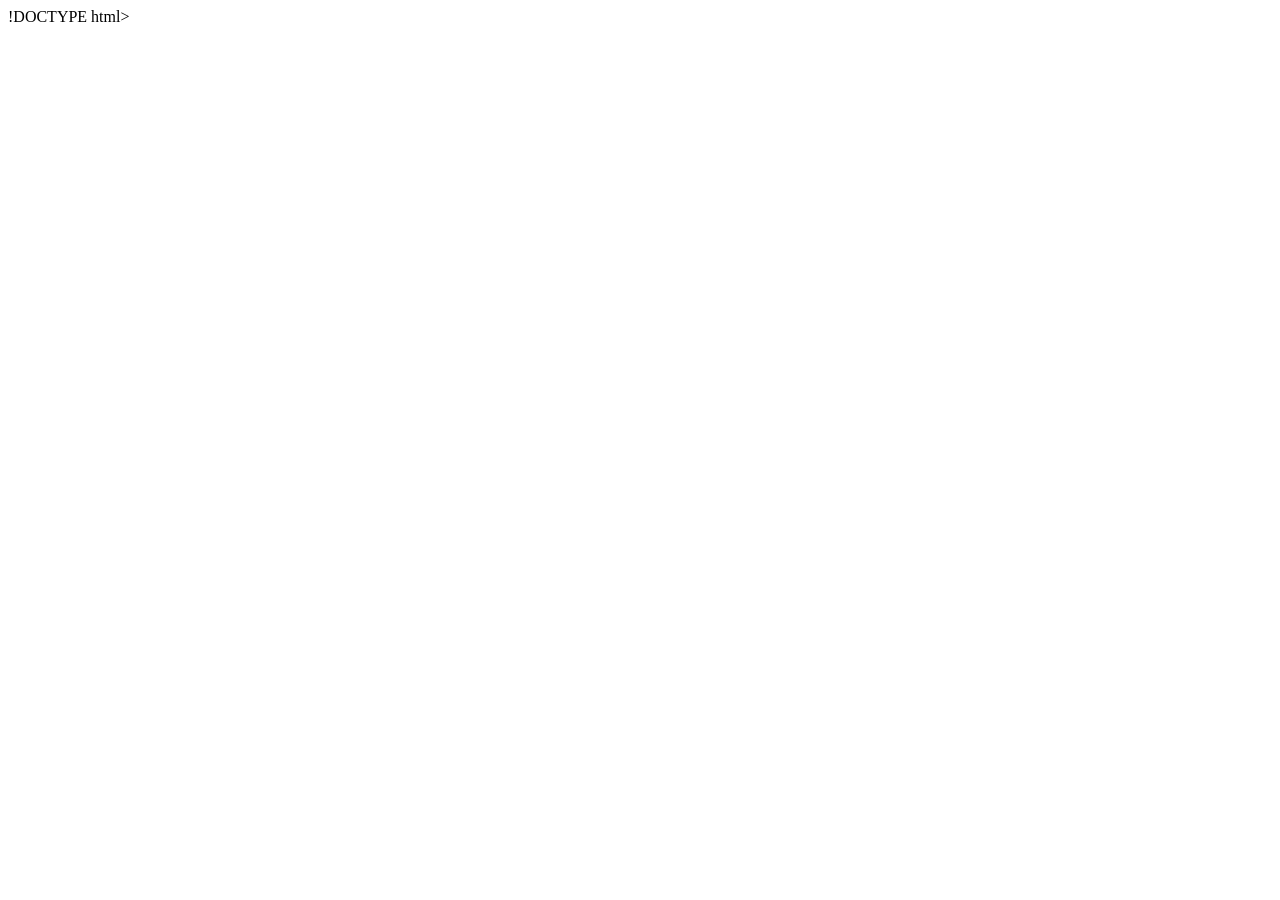
==== index.html @ 969a8062 "feat:Se crea la estructura del proyecto" ====
!DOCTYPE html>
<html lang="en">
<head>
    <meta charset="UTF-8">
    <meta name="viewport" content="width=device-width, initial-scale=1.0">
    <title>Document</title>
</head>
<body>

</body>
</html>
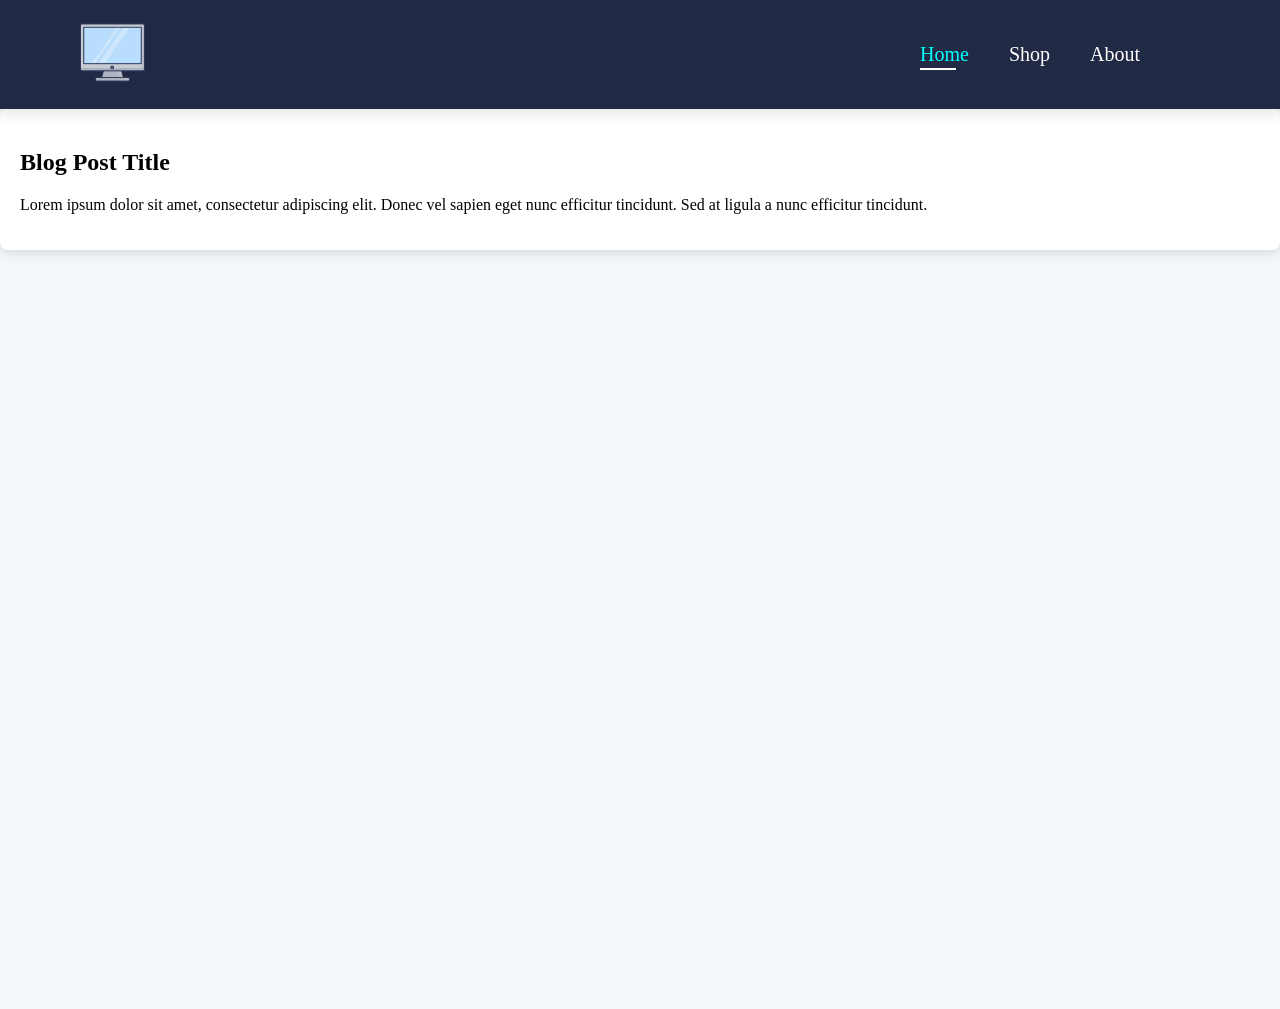
==== commit 21b684ea: "feat: se implementa el navbar" ====
--- a/index.html
+++ b/index.html
@@ -1,11 +1,37 @@
-!DOCTYPE html>
+<!DOCTYPE html>
 <html lang="en">
+
 <head>
     <meta charset="UTF-8">
     <meta name="viewport" content="width=device-width, initial-scale=1.0">
-    <title>Document</title>
+    <title>Blog Académico</title>
+    <link rel="stylesheet" href="styles/style.css">
+    <link rel="icon" type="image/x-icon" href="assets/monitor.png">
 </head>
+
 <body>
+    <nav class="header">
+        <a href="#">
+            <img class="logo" src="assets/monitor.png" alt="">
+        </a>
+        <div>
+            <ul id="nevbar">
+                <li><a class="active" href="">Home</a></li>
+                <li><a href="">Shop</a></li>
+                <li><a href="">About</a></li>
+                <li><a href=""></a></li>
+            </ul>
+        </div>
+    </nav>
+    <main class="main">
+        <div class="blog">
+            <div class="blog-post">
+                <h2>Blog Post Title</h2>
+                <p>Lorem ipsum dolor sit amet, consectetur adipiscing elit. Donec vel sapien eget nunc efficitur
+                    tincidunt. Sed at ligula a nunc efficitur tincidunt.</p>
+            </div>
+        </div>
+    </main >
+</body>
 
-</body>
-</html>                                                     +</html>
--- a/styles/style.css
+++ b/styles/style.css
@@ -0,0 +1,122 @@
+*⁠⁠{
+    margin: 0;
+    padding: 0;
+    box-sizing: border-box;
+    text-decoration: none;
+}
+html,
+body {
+    margin: 0;
+    padding: 0;
+    width: 100%;
+    background-color: #7393B3;
+    max-width: 100%;
+    overflow-x: clip;
+    animation: fadeInSlide 0.8s ease-out forwards;
+}
+@keyframes fadeInSlide {
+    0% {
+        opacity: 0;
+        transform: translateY(-20px);
+    }
+
+    100% {
+        opacity: 1;
+        transform: translateY(0);
+    }
+}
+
+/* -------------------------------------------------------------------------- navbar ------------------------------------------------------------------------- */
+
+.logo {
+    height: 65px;
+    background-color: transparent;
+}
+
+.header {
+    margin: 0 ;
+    display: flex;
+    align-items: center;
+    justify-content: space-between;
+    padding: 20px 80px;
+    background-color: #202A44;
+    box-shadow: 0 5px 15px rgba(0, 0, 0, 0.10);
+    z-index: 1000;
+    position: sticky;
+    
+}
+
+#nevbar {
+    display: flex;
+    align-items: center;
+    justify-content: center;
+}
+
+#nevbar li {
+    list-style: none;
+    padding: 0 20px;
+    position: relative;
+}
+
+#nevbar li a {
+    text-decoration: none;
+    font-size: 20px;
+    font-weight: 500;
+    color: white;
+    transition: color 0.15s ease;
+}
+
+#nevbar li a:hover,
+#nevbar li a.active {
+    color: cyan
+}
+
+#nevbar li a.active::after {
+    content: "";
+    width: 40%;
+    height: 2px;
+    background-color: white;
+    position: absolute;
+    bottom: -4px;
+    left: 20px;
+}
+
+#nevbar li a::after {
+    content: "";
+    width: 0;
+    height: 2px;
+    background-color: white;
+    position: absolute;
+    bottom: -4px;
+    left: 20px;
+    transition: width 0.2s;
+}
+
+#nevbar li a:hover::after {
+    width: 40%;
+}
+
+/* -------------------------------------------------------------------------- main ------------------------------------------------------------------------- */
+.main {
+    background-color: #f4f7f9;
+    margin:0;
+    width: 100%;
+    height: 100vh;
+    padding: 0;
+
+}
+
+.blog{
+    margin: 0;
+    width: 100%;
+    height: 100%;
+}
+
+.blog-post {
+    background-color: white;
+    border-radius: 8px;
+    box-shadow: 0 4px 8px rgba(0, 0, 0, 0.1);
+    padding: 20px;
+    margin-bottom: 20px;
+    transition: transform 0.2s ease, box-shadow 0.2s ease;
+}
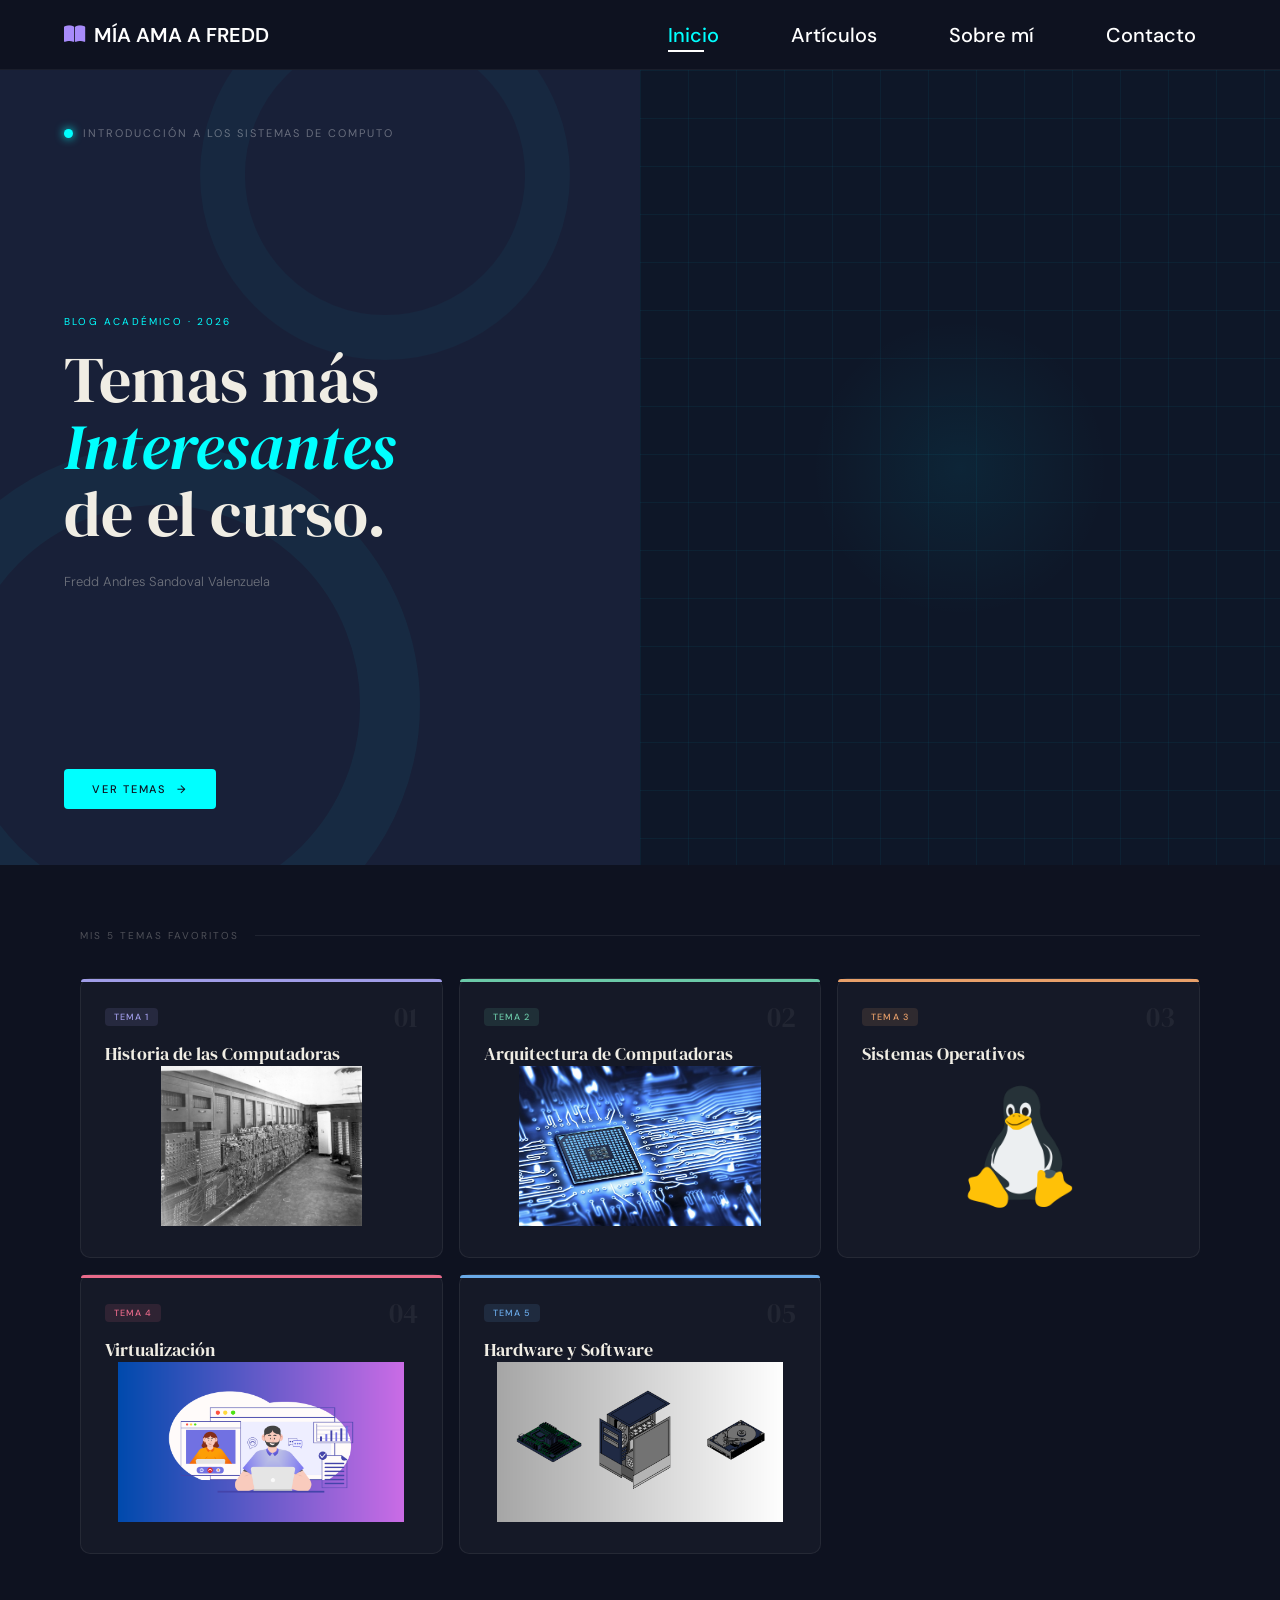
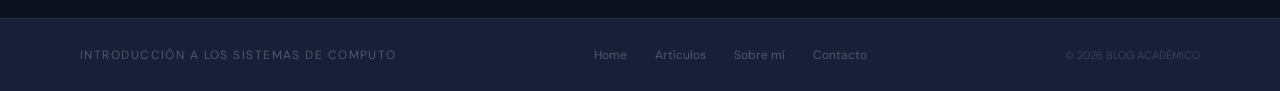
==== commit 119d6ca8: "feat:se finaliza la homepage" ====
--- a/index.html
+++ b/index.html
@@ -1,37 +1,251 @@
-<!DOCTYPE html>
-<html lang="en">
-
-<head>
-    <meta charset="UTF-8">
-    <meta name="viewport" content="width=device-width, initial-scale=1.0">
-    <title>Blog Académico</title>
-    <link rel="stylesheet" href="styles/style.css">
-    <link rel="icon" type="image/x-icon" href="assets/monitor.png">
-</head>
-
-<body>
-    <nav class="header">
-        <a href="#">
-            <img class="logo" src="assets/monitor.png" alt="">
-        </a>
-        <div>
-            <ul id="nevbar">
-                <li><a class="active" href="">Home</a></li>
-                <li><a href="">Shop</a></li>
-                <li><a href="">About</a></li>
-                <li><a href=""></a></li>
-            </ul>
-        </div>
-    </nav>
-    <main class="main">
-        <div class="blog">
-            <div class="blog-post">
-                <h2>Blog Post Title</h2>
-                <p>Lorem ipsum dolor sit amet, consectetur adipiscing elit. Donec vel sapien eget nunc efficitur
-                    tincidunt. Sed at ligula a nunc efficitur tincidunt.</p>
-            </div>
-        </div>
-    </main >
-</body>
-
-</html>
+<!DOCTYPE html>
+<html lang="en">
+
+<head>
+    <meta charset="UTF-8">
+    <meta name="viewport" content="width=device-width, initial-scale=1.0">
+    <title>Blog Académico</title>
+    <link rel="preconnect" href="https://fonts.googleapis.com">
+    <link rel="preconnect" href="https://fonts.gstatic.com" crossorigin>
+    <link
+        href="https://fonts.googleapis.com/css2?family=DM+Serif+Display:ital@0;1&family=DM+Sans:wght@300;400;500&display=swap"
+        rel="stylesheet">
+    <link rel="icon" type="image/x-icon" href="assets/monitor.png">
+    <link rel="stylesheet" href="styles/style.css">
+    <link rel="stylesheet" href="https://cdnjs.cloudflare.com/ajax/libs/font-awesome/6.5.1/css/all.min.css">
+</head>
+
+<body>
+
+    <!-- -------------------------------------------------- NAVBAR ---------------------------------------------------------- -->
+    <nav class="navbar">
+        <div class="nav-container">
+
+            <a href="#" class="nav-logo">
+                <i class="fa-solid fa-book-open"></i> MÍA AMA A FREDD
+            </a>
+
+            <button class="menu-toggle" id="mobile-menu" aria-label="Abrir menú">
+                <span class="bar"></span>
+                <span class="bar"></span>
+                <span class="bar"></span>
+            </button>
+
+            <ul id="nevbar" class="nav-menu">
+                <li><a href="#" class="nav-link active">Inicio</a></li>
+                <li><a href="#" class="nav-link">Artículos</a></li>
+                <li><a href="#" class="nav-link">Sobre mí</a></li>
+                <li><a href="#" class="nav-link">Contacto</a></li>
+            </ul>
+        </div>
+    </nav>
+
+    <!-- ---------------------------------------------------- HERO ---------------------------------------------------------- -->
+    <section class="hero">
+
+        <!-- lado izquierdo -->
+        <div class="hero-left">
+            <div class="hero-logo-area">
+                <div class="hero-logo-dot"></div>
+                <span class="hero-logo-text"> Introducción a los Sistemas de Computo </span>
+            </div>
+
+            <div class="hero-headline">
+                <p class="hero-eyebrow">BLOG ACADÉMICO · 2026</p>
+                <h1 class="hero-title">
+                    Temas más<br>
+                    <em>Interesantes</em><br>
+                    de el curso.
+                </h1>
+                <p class="hero-desc">
+                    Fredd Andres Sandoval Valenzuela
+                </p>
+            </div>
+
+            <div class="hero-bottom">
+                <a href="#temas" class="hero-btn">
+                    Ver temas
+                    <span>→</span>
+                </a>
+            </div>
+        </div>
+
+        <!-- lado derecho -->
+        <div class="hero-right">
+        </div>
+
+    </section>
+
+    <!-- ----------------------------------------------- TARJETAS DE TEMAS -------------------------------------------------- -->
+    <main class="main" id="temas">
+
+        <div class="section-header">
+            <span class="section-label">Mis 5 temas favoritos</span>
+            <div class="section-line"></div>
+        </div>
+
+        <div class="blog">
+
+            <a href="#" class="blog-post apear">
+                <div class="card">
+                    <div class="card-container">
+                        <div class="card-front">
+                            <div class="post-accent accent-purple"></div>
+
+                            <div class="card-top">
+                                <div class="post-meta">
+                                    <span class="post-tag tag-purple">Tema 1</span>
+                                    <span class="post-num">01</span>
+                                </div>
+                                <h2>Historia de las Computadoras</h2>
+                            </div>
+
+                            <img src="assets/HDC.png" alt="Historia de las Computadoras" class="img-card">
+                        </div>
+
+                        <div class="card-back">
+                            <div class="post-accent accent-purple"></div>
+                            <p>La computadora con el paso de los años ha ido evolucionando de monumentales máquinas a dispositivos inteligentes esenciales para la humanidad. A continuación, se presenta su historia, generaciones y la actualidad.</p>
+                            <span class="post-link">Leer artículo →</span>
+                        </div>
+                    </div>
+                </div>
+            </a>
+
+            <a href="#" class="blog-post apear">
+                <div class="card">
+                    <div class="card-container">
+                        <div class="card-front">
+                            <div class="post-accent accent-teal"></div>
+
+                            <div class="card-top">
+                                <div class="post-meta">
+                                    <span class="post-tag tag-teal">Tema 2</span>
+                                    <span class="post-num">02</span>
+                                </div>
+                                <h2>Arquitectura de Computadoras</h2>
+                            </div>
+
+                            <img src="assets/Arquitetura.jpg" alt="Arquitectura de Computadoras" class="img-card">
+                        </div>
+
+                        <div class="card-back">
+                            <div class="post-accent accent-teal"></div>
+                            <p>La arquitectura de las computadoras define su estructura y comportamiento fundamental. A continuación, se presenta una visión general de los componentes principales y su funcionamiento.</p>
+                            <span class="post-link">Leer artículo →</span>
+                        </div>
+                    </div>
+                </div>
+            </a>
+
+            <a href="#" class="blog-post apear">
+                <div class="card">
+                    <div class="card-container">
+                        <div class="card-front">
+                            <div class="post-accent accent-orange"></div>
+
+                            <div class="card-top">
+                                <div class="post-meta">
+                                    <span class="post-tag tag-orange">Tema 3</span>
+                                    <span class="post-num">03</span>
+                                </div>
+                                <h2>Sistemas Operativos</h2>
+                            </div>
+
+                            <img src="assets/sistemasOperativos.png" alt="Sistemas Operativos" class="img-card">
+                        </div>
+
+                        <div class="card-back">
+                            <div class="post-accent accent-orange"></div>
+                            <p>Los sistemas operativos son el software fundamental que gestiona los recursos de una computadora y proporciona una interfaz para la ejecución de aplicaciones.</p>
+                            <span class="post-link">Leer artículo →</span>
+                        </div>
+                    </div>
+                </div>
+            </a>
+
+            <a href="#" class="blog-post apear">
+                <div class="card">
+                    <div class="card-container">
+                        <div class="card-front">
+                            <div class="post-accent accent-pink"></div>
+
+                            <div class="card-top">
+                                <div class="post-meta">
+                                    <span class="post-tag tag-pink">Tema 4</span>
+                                    <span class="post-num">04</span>
+                                </div>
+                                <h2>Virtualización</h2>
+                            </div>
+
+                            <img src="assets/1.png" alt="Virtualización" class="img-card">
+                        </div>
+
+                        <div class="card-back">
+                            <div class="post-accent accent-pink"></div>
+                            <p>La virtualización es una tecnología que permite crear múltiples entornos virtuales en un solo sistema físico, optimizando el uso de los recursos.</p>
+                            <span class="post-link">Leer artículo →</span>
+                        </div>
+                    </div>
+                </div>
+            </a>
+
+            <a href="#" class="blog-post apear">
+                <div class="card">
+                    <div class="card-container">
+                        <div class="card-front">
+                            <div class="post-accent accent-blue"></div>
+
+                            <div class="card-top">
+                                <div class="post-meta">
+                                    <span class="post-tag tag-blue">Tema 5</span>
+                                    <span class="post-num">05</span>
+                                </div>
+                                <h2>Hardware y Software</h2>
+                            </div>
+
+                            <img src="assets/2.png" alt="Hardware y Software" class="img-card">
+                        </div>
+
+                        <div class="card-back">
+                            <div class="post-accent accent-blue"></div>
+                            <p>El hardware son los componentes físicos de una computadora, mientras que el software son los programas y aplicaciones que permiten su funcionamiento.</p>
+                            <span class="post-link">Leer artículo →</span>
+                        </div>
+                    </div>
+                </div>
+            </a>
+
+        </div>
+    </main>
+
+    <!-- ---------------------------------------------------------- FOOTER -------------------------------------------------- -->
+    <footer class="footer">
+        <span class="footer-brand">Introducción a los Sistemas de Computo</span>
+        <div class="footer-links">
+            <a href="">Home</a>
+            <a href="">Artículos</a>
+            <a href="">Sobre mí</a>
+            <a href="">Contacto</a>
+        </div>
+        <span class="footer-copy">© 2026 BLOG ACADÉMICO</span>
+    </footer>
+
+
+    <script>
+        const menu = document.querySelector('#mobile-menu');
+        const menuLinks = document.querySelector('.nav-menu');
+
+        menu.addEventListener('click', function () {
+            menu.classList.toggle('is-active');
+            menuLinks.classList.toggle('active');
+        });
+
+        document.querySelectorAll('.nav-link').forEach(n => n.addEventListener('click', () => {
+            menu.classList.remove('is-active');
+            menuLinks.classList.remove('active');
+        }));
+    </script>
+</body>
+
+</html>
--- a/styles/style.css
+++ b/styles/style.css
@@ -1,122 +1,811 @@
-*⁠⁠{
-    margin: 0;
-    padding: 0;
-    box-sizing: border-box;
-    text-decoration: none;
-}
-html,
-body {
-    margin: 0;
-    padding: 0;
-    width: 100%;
-    background-color: #7393B3;
-    max-width: 100%;
-    overflow-x: clip;
-    animation: fadeInSlide 0.8s ease-out forwards;
-}
-@keyframes fadeInSlide {
-    0% {
-        opacity: 0;
-        transform: translateY(-20px);
-    }
-
-    100% {
-        opacity: 1;
-        transform: translateY(0);
-    }
-}
-
-/* -------------------------------------------------------------------------- navbar ------------------------------------------------------------------------- */
-
-.logo {
-    height: 65px;
-    background-color: transparent;
-}
-
-.header {
-    margin: 0 ;
-    display: flex;
-    align-items: center;
-    justify-content: space-between;
-    padding: 20px 80px;
-    background-color: #202A44;
-    box-shadow: 0 5px 15px rgba(0, 0, 0, 0.10);
-    z-index: 1000;
-    position: sticky;
-    
-}
-
-#nevbar {
-    display: flex;
-    align-items: center;
-    justify-content: center;
-}
-
-#nevbar li {
-    list-style: none;
-    padding: 0 20px;
-    position: relative;
-}
-
-#nevbar li a {
-    text-decoration: none;
-    font-size: 20px;
-    font-weight: 500;
-    color: white;
-    transition: color 0.15s ease;
-}
-
-#nevbar li a:hover,
-#nevbar li a.active {
-    color: cyan
-}
-
-#nevbar li a.active::after {
-    content: "";
-    width: 40%;
-    height: 2px;
-    background-color: white;
-    position: absolute;
-    bottom: -4px;
-    left: 20px;
-}
-
-#nevbar li a::after {
-    content: "";
-    width: 0;
-    height: 2px;
-    background-color: white;
-    position: absolute;
-    bottom: -4px;
-    left: 20px;
-    transition: width 0.2s;
-}
-
-#nevbar li a:hover::after {
-    width: 40%;
-}
-
-/* -------------------------------------------------------------------------- main ------------------------------------------------------------------------- */
-.main {
-    background-color: #f4f7f9;
-    margin:0;
-    width: 100%;
-    height: 100vh;
-    padding: 0;
-
-}
-
-.blog{
-    margin: 0;
-    width: 100%;
-    height: 100%;
-}
-
-.blog-post {
-    background-color: white;
-    border-radius: 8px;
-    box-shadow: 0 4px 8px rgba(0, 0, 0, 0.1);
-    padding: 20px;
-    margin-bottom: 20px;
-    transition: transform 0.2s ease, box-shadow 0.2s ease;
-}
+* {
+    margin: 0;
+    padding: 0;
+    box-sizing: border-box;
+    text-decoration: none;
+}
+
+html,
+body {
+    margin: 0;
+    padding: 0;
+    width: 100%;
+    background-color: #0e1220;
+    max-width: 100%;
+    overflow-x: clip;
+    font-family: 'DM Sans', sans-serif;
+}
+
+/* -------------------------------------------------------- NavBar ------------------------------------------------------------*/
+.logo {
+    height: 65px;
+    background-color: transparent;
+}
+
+.header {
+    margin: 0;
+    display: flex;
+    align-items: center;
+    justify-content: space-between;
+    padding: 20px 80px;
+    background-color: #202A44;
+    box-shadow: 0 5px 15px rgba(0, 0, 0, 0.10);
+    z-index: 1000;
+    position: sticky;
+    top: 0;
+}
+
+#nevbar {
+    display: flex;
+    align-items: center;
+    justify-content: center;
+}
+
+#nevbar li {
+    list-style: none;
+    padding: 0 20px;
+    position: relative;
+}
+
+#nevbar li a {
+    text-decoration: none;
+    font-size: 20px;
+    font-weight: 500;
+    color: white;
+    transition: color 0.15s ease;
+}
+
+#nevbar li a:hover,
+#nevbar li a.active {
+    color: cyan;
+}
+
+#nevbar li a.active::after {
+    content: "";
+    width: 40%;
+    height: 2px;
+    background-color: white;
+    position: absolute;
+    bottom: -4px;
+    left: 20px;
+}
+
+#nevbar li a::after {
+    content: "";
+    width: 0;
+    height: 2px;
+    background-color: white;
+    position: absolute;
+    bottom: -4px;
+    left: 20px;
+    transition: width 0.2s;
+}
+
+#nevbar li a:hover::after {
+    width: 40%;
+}
+
+.navbar {
+    background-color: #0e1220;
+    /* El tono oscuro de tu app */
+    border-bottom: 1px solid rgba(255, 255, 255, 0.05);
+    position: sticky;
+    top: 0;
+    z-index: 999;
+    height: 70px;
+}
+
+.nav-container {
+    display: flex;
+    justify-content: space-between;
+    align-items: center;
+    height: 100%;
+    max-width: 1200px;
+    margin: 0 auto;
+    padding: 0 24px;
+}
+
+.nav-logo {
+    color: #ffffff;
+    font-size: 1.25rem;
+    font-weight: 600;
+    text-decoration: none;
+    display: flex;
+    align-items: center;
+    gap: 8px;
+}
+
+.nav-menu {
+    display: flex;
+    align-items: center;
+    list-style: none;
+    gap: 32px;
+}
+
+.nav-logo i {
+    color: #a78bfa;
+    font-size: 1.2rem;
+}
+
+.nav-link {
+    color: #a4a6b0;
+    text-decoration: none;
+    font-size: 0.95rem;
+    transition: color 0.3s ease;
+}
+
+.nav-link:hover,
+.nav-link.active {
+    color: #ffffff;
+}
+
+.menu-toggle {
+    display: none;
+    flex-direction: column;
+    cursor: pointer;
+    background: transparent;
+    border: none;
+    gap: 6px;
+    padding: 4px;
+}
+
+.menu-toggle .bar {
+    width: 25px;
+    height: 2px;
+    background-color: #ffffff;
+    transition: all 0.3s ease-in-out;
+    border-radius: 2px;
+}
+
+/* ---------------------------------------------------------- Main ----------------------------------------------------------- */
+
+.hero {
+    display: grid;
+    grid-template-columns: 1fr 1fr;
+    min-height: calc(100vh - 105px);
+    /* llena la pantalla menos el navbar */
+    background-color: #182038;
+    position: relative;
+    overflow: hidden;
+}
+
+/* ---- fondo decorativo (círculos) ---- */
+.hero::before {
+    content: "";
+    position: absolute;
+    bottom: -100px;
+    left: -100px;
+    width: 400px;
+    height: 400px;
+    border-radius: 50%;
+    border: 60px solid rgba(0, 220, 255, 0.05);
+    pointer-events: none;
+    z-index: 0;
+}
+
+.hero::after {
+    content: "";
+    position: absolute;
+    top: -80px;
+    left: 200px;
+    width: 280px;
+    height: 280px;
+    border-radius: 50%;
+    border: 45px solid rgba(0, 220, 255, 0.04);
+    pointer-events: none;
+    z-index: 0;
+}
+
+/* ---- lado izquierdo ---- */
+.hero-left {
+    padding: 56px 64px;
+    display: flex;
+    flex-direction: column;
+    justify-content: space-between;
+    position: relative;
+    z-index: 1;
+}
+
+.hero-logo-area {
+    display: flex;
+    align-items: center;
+    gap: 10px;
+}
+
+.hero-logo-dot {
+    width: 9px;
+    height: 9px;
+    background: cyan;
+    border-radius: 50%;
+    box-shadow: 0 0 10px cyan;
+}
+
+.hero-logo-text {
+    font-size: 11px;
+    letter-spacing: 0.18em;
+    text-transform: uppercase;
+    color: rgba(255, 255, 255, 0.35);
+}
+
+.hero-headline {
+    flex: 1;
+    display: flex;
+    flex-direction: column;
+    justify-content: center;
+    padding: 40px 0;
+}
+
+.hero-eyebrow {
+    font-size: 10px;
+    letter-spacing: 0.22em;
+    text-transform: uppercase;
+    color: cyan;
+    margin-bottom: 18px;
+    animation: fadeUp 0.5s ease 0.2s both;
+}
+
+.hero-title {
+    font-family: 'DM Serif Display', serif;
+    font-size: clamp(46px, 5vw, 76px);
+    font-weight: 400;
+    line-height: 1.05;
+    color: #f0ede4;
+    margin-bottom: 24px;
+    animation: fadeUp 0.6s ease 0.35s both;
+}
+
+.hero-title em {
+    font-style: italic;
+    color: cyan;
+}
+
+.hero-desc {
+    font-size: 13px;
+    font-weight: 300;
+    line-height: 1.75;
+    color: rgba(240, 237, 228, 0.4);
+    max-width: 310px;
+    animation: fadeUp 0.6s ease 0.5s both;
+}
+
+.hero-bottom {
+    display: flex;
+    align-items: center;
+    justify-content: space-between;
+    animation: fadeUp 0.5s ease 0.65s both;
+}
+
+.hero-btn {
+    display: inline-flex;
+    align-items: center;
+    gap: 10px;
+    font-size: 11px;
+    letter-spacing: 0.16em;
+    text-transform: uppercase;
+    color: #0e1220;
+    background: cyan;
+    padding: 13px 28px;
+    border-radius: 4px;
+    transition: background 0.2s, transform 0.15s;
+    font-weight: 500;
+}
+
+.hero-btn:hover {
+    background: #a0f8ff;
+    transform: translateY(-2px);
+}
+
+.hero-year {
+    font-size: 10px;
+    letter-spacing: 0.12em;
+    color: rgba(255, 255, 255, 0.18);
+}
+
+/* ---- lado derecho ---- */
+.hero-right {
+    background-color: #0e1728;
+    position: relative;
+    overflow: hidden;
+    display: flex;
+    align-items: flex-end;
+    justify-content: flex-start;
+    padding: 40px;
+}
+
+/* cuadrícula tipo circuito */
+.hero-right::before {
+    content: "";
+    position: absolute;
+    inset: 0;
+    background-image:
+        linear-gradient(rgba(0, 220, 255, 0.05) 1px, transparent 1px),
+        linear-gradient(90deg, rgba(0, 220, 255, 0.05) 1px, transparent 1px);
+    background-size: 48px 48px;
+}
+
+/* resplandor central */
+.hero-right::after {
+    content: "";
+    position: absolute;
+    top: 50%;
+    left: 50%;
+    transform: translate(-50%, -50%);
+    width: 300px;
+    height: 300px;
+    border-radius: 50%;
+    background: radial-gradient(circle, rgba(0, 220, 255, 0.07) 0%, transparent 70%);
+    animation: pulse 3s ease-in-out infinite;
+}
+
+.hero-layers {
+    position: absolute;
+    top: 50%;
+    left: 50%;
+    transform: translate(-50%, -50%);
+    display: flex;
+    flex-direction: column;
+    gap: 7px;
+    width: 75%;
+    min-width: 220px;
+    animation: fadeUp 0.6s ease 0.8s both;
+    z-index: 1;
+}
+
+.hero-layer {
+    height: 34px;
+    border-radius: 4px;
+    display: flex;
+    align-items: center;
+    padding: 0 16px;
+    font-size: 11px;
+    letter-spacing: 0.08em;
+    font-weight: 500;
+    border-left-width: 2px;
+    border-left-style: solid;
+}
+
+.layer-num {
+    margin-right: 12px;
+    opacity: 0.5;
+    font-size: 10px;
+}
+
+.l7 {
+    background: rgba(160, 157, 232, 0.15);
+    color: #a09de8;
+    border-left-color: #a09de8;
+}
+
+.l6 {
+    background: rgba(107, 201, 168, 0.12);
+    color: #6bc9a8;
+    border-left-color: #6bc9a8;
+}
+
+.l5 {
+    background: rgba(107, 170, 232, 0.12);
+    color: #6aaae8;
+    border-left-color: #6aaae8;
+}
+
+.l4 {
+    background: rgba(0, 220, 255, 0.10);
+    color: cyan;
+    border-left-color: cyan;
+}
+
+.l3 {
+    background: rgba(232, 160, 106, 0.12);
+    color: #e8a06a;
+    border-left-color: #e8a06a;
+}
+
+.l2 {
+    background: rgba(232, 106, 138, 0.12);
+    color: #e86a8a;
+    border-left-color: #e86a8a;
+}
+
+.l1 {
+    background: rgba(228, 226, 217, 0.06);
+    color: rgba(228, 226, 217, 0.4);
+    border-left-color: rgba(228, 226, 217, 0.2);
+}
+
+.hero-tag {
+    position: relative;
+    z-index: 2;
+    font-size: 9px;
+    letter-spacing: 0.18em;
+    text-transform: uppercase;
+    color: rgba(255, 255, 255, 0.18);
+}
+
+/*----------------------------------------------------------- Tarjetas ------------------------------------------------------- */
+.main {
+    background-color: #0e1220;
+    padding: 64px 80px;
+    width: 100%;
+    min-height: 60vh;
+}
+
+.section-header {
+    display: flex;
+    align-items: center;
+    gap: 16px;
+    margin-bottom: 36px;
+}
+
+.section-label {
+    font-size: 10px;
+    letter-spacing: 0.2em;
+    text-transform: uppercase;
+    color: rgba(228, 226, 217, 0.3);
+    white-space: nowrap;
+}
+
+.section-line {
+    flex: 1;
+    height: 0.5px;
+    background: rgba(255, 255, 255, 0.07);
+}
+
+
+.blog {
+    display: grid;
+    grid-template-columns: repeat(auto-fill, minmax(280px, 1fr));
+    gap: 16px;
+    width: 100%;
+    /* Ocupa todo el ancho disponible */
+    perspective: 1000px;
+}
+
+
+.blog-post {
+    display: inline-block;
+    position: relative;
+    width: 100%;
+    min-width: 280px;
+    transition: transform 0.2s;
+    color: #e4e2d9;
+    cursor: pointer;
+    text-decoration: none;
+}
+
+.card {
+    background-color: transparent;
+    width: 100%;
+    height: 280px;
+    perspective: 1000px;
+}
+
+.card-container {
+    position: relative;
+    width: 100%;
+    height: 100%;
+    text-align: center;
+    transition: transform 0.6s cubic-bezier(0.4, 0, 0.2, 1);
+    transform-style: preserve-3d;
+}
+
+
+.blog-post:hover .card-container {
+    transform: rotateY(180deg);
+}
+
+.card-front,
+.card-back {
+    position: absolute;
+    width: 100%;
+    height: 100%;
+    -webkit-backface-visibility: hidden;
+    backface-visibility: hidden;
+    /* Trasladamos los estilos de padding, fondo y bordes directamente a las caras */
+    background: rgba(255, 255, 255, 0.03);
+    border: 0.5px solid rgba(255, 255, 255, 0.07);
+    border-radius: 10px;
+    padding: 24px;
+    display: flex;
+    flex-direction: column;
+    justify-content: space-between;
+    /* Alinea el contenido arriba y abajo de forma limpia */
+    text-align: left;
+}
+
+.card-back {
+    transform: rotateY(180deg);
+    background: rgba(255, 255, 255, 0.05);
+    /* Un fondo ligeramente distinto para la trasera */
+}
+
+.card-top {
+    width: 100%;
+    display: flex;
+    flex-direction: column;
+    gap: 12px;
+}
+
+
+.img-card {
+    height: 70%;
+    width: auto;
+    object-fit: contain;
+    align-self: center;
+    margin-top: auto;
+    margin-bottom: 8px;
+}
+
+.blog-post:hover {
+    transform: translateY(-4px);
+}
+
+.post-accent {
+    position: absolute;
+    top: 0;
+    left: 0;
+    right: 0;
+    height: 3px;
+    border-radius: 10px 10px 0 0;
+}
+
+.accent-purple {
+    background: #a09de8;
+}
+
+.accent-teal {
+    background: #6bc9a8;
+}
+
+.accent-orange {
+    background: #e8a06a;
+}
+
+.accent-pink {
+    background: #e86a8a;
+}
+
+.accent-blue {
+    background: #6aaae8;
+}
+
+.post-meta {
+    display: flex;
+    align-items: center;
+    justify-content: space-between;
+}
+
+.post-tag {
+    font-size: 9px;
+    letter-spacing: 0.12em;
+    text-transform: uppercase;
+    padding: 3px 9px;
+    border-radius: 4px;
+    font-weight: 500;
+}
+
+.tag-purple {
+    background: rgba(160, 157, 232, 0.12);
+    color: #a09de8;
+}
+
+.tag-teal {
+    background: rgba(107, 201, 168, 0.12);
+    color: #6bc9a8;
+}
+
+.tag-orange {
+    background: rgba(232, 160, 106, 0.12);
+    color: #e8a06a;
+}
+
+.tag-pink {
+    background: rgba(232, 106, 138, 0.12);
+    color: #e86a8a;
+}
+
+.tag-blue {
+    background: rgba(107, 170, 232, 0.12);
+    color: #6aaae8;
+}
+
+.post-num {
+    font-family: 'DM Serif Display', serif;
+    font-size: 28px;
+    color: rgba(255, 255, 255, 0.06);
+    line-height: 1;
+}
+
+.blog-post h2 {
+    font-family: 'DM Serif Display', serif;
+    font-size: 18px;
+    font-weight: 400;
+    line-height: 1.25;
+    color: #f0ede4;
+}
+
+.blog-post p {
+    font-size: 13px;
+    font-weight: 300;
+    line-height: 1.65;
+    color: rgba(228, 226, 217, 0.45);
+    flex: 1;
+}
+
+.post-link {
+    font-size: 11px;
+    letter-spacing: 0.1em;
+    color: cyan;
+    opacity: 0.7;
+    transition: opacity 0.2s;
+    margin-top: 4px;
+}
+
+.blog-post:hover .post-link {
+    opacity: 1;
+}
+
+/* --------------------------------------------------- FOOTER ---------------------------------------------------------------- */
+.footer {
+    background-color: #182038;
+    border-top: 0.5px solid rgba(255, 255, 255, 0.06);
+    padding: 28px 80px;
+    display: flex;
+    align-items: center;
+    justify-content: space-between;
+}
+
+.footer-brand {
+    font-size: 12px;
+    letter-spacing: 0.12em;
+    text-transform: uppercase;
+    color: rgba(255, 255, 255, 0.25);
+}
+
+.footer-links {
+    display: flex;
+    gap: 28px;
+}
+
+.footer-links a {
+    font-size: 12px;
+    color: rgba(255, 255, 255, 0.25);
+    transition: color 0.15s;
+}
+
+.footer-links a:hover {
+    color: cyan;
+}
+
+.footer-copy {
+    font-size: 11px;
+    color: rgba(255, 255, 255, 0.15);
+}
+
+@keyframes appear {
+    from {
+        opacity: 0;
+        scale: 0.5;
+    }
+
+    to {
+        opacity: 1;
+        scale: 1;
+    }
+}
+
+.apear {
+    animation: appear 5s linear;
+    animation-timeline: view();
+    animation-range: entry 0 cover 40%;
+}
+
+/* ------------------------------------------------- ANIMACIONES ------------------------------------------------------------- */
+@keyframes fadeUp {
+    from {
+        opacity: 0;
+        transform: translateY(16px);
+    }
+
+    to {
+        opacity: 1;
+        transform: translateY(0);
+    }
+}
+
+@keyframes pulse {
+
+    0%,
+    100% {
+        opacity: 0.6;
+        transform: translate(-50%, -50%) scale(1);
+    }
+
+    50% {
+        opacity: 1;
+        transform: translate(-50%, -50%) scale(1.1);
+    }
+}
+
+/* ---------------------------------------------------------- RESPONSIVE ---------------------------------------------------- -*/
+@media (max-width: 768px) {
+    .hero {
+        grid-template-columns: 1fr;
+    }
+
+    .hero-right {
+        display: none;
+    }
+
+    .header {
+        padding: 16px 24px;
+    }
+
+    #nevbar li a {
+        font-size: 15px;
+    }
+
+    .main {
+        padding: 40px 24px;
+    }
+
+    .footer {
+        flex-direction: column;
+        gap: 16px;
+        padding: 24px;
+        text-align: center;
+    }
+}
+
+@media screen and (max-width: 812px) {
+    .menu-toggle {
+        display: flex;
+        /* Mostramos la hamburguesa */
+    }
+
+    .nav-menu {
+        position: fixed;
+        top: 70px;
+        /* Justo debajo del navbar */
+        left: -100%;
+        /* Escondido por defecto a la izquierda */
+        flex-direction: column;
+        background-color: #0e1220;
+        width: 100%;
+        height: calc(100vh - 70px);
+        /* Ocupa el resto de la pantalla */
+        gap: 0;
+        transition: left 0.4s cubic-bezier(0.4, 0, 0.2, 1);
+        padding: 40px 0;
+        border-top: 1px solid rgba(255, 255, 255, 0.05);
+    }
+
+    /* Clase que activará JavaScript para mostrar el menú */
+    .nav-menu.active {
+        left: 0;
+    }
+
+    .nav-menu li {
+        width: 100%;
+        text-align: center;
+    }
+
+    .nav-link {
+        display: block;
+        padding: 20px 0;
+        font-size: 1.2rem;
+        width: 100%;
+    }
+
+    /* Animación del botón Hamburguesa -> "X" al abrirse */
+    .menu-toggle.is-active .bar:nth-child(2) {
+        opacity: 0;
+    }
+
+    .menu-toggle.is-active .bar:nth-child(1) {
+        transform: translateY(8.5px) rotate(45deg);
+    }
+
+    .menu-toggle.is-active .bar:nth-child(3) {
+        transform: translateY(-8.5px) rotate(-45deg);
+    }
+}
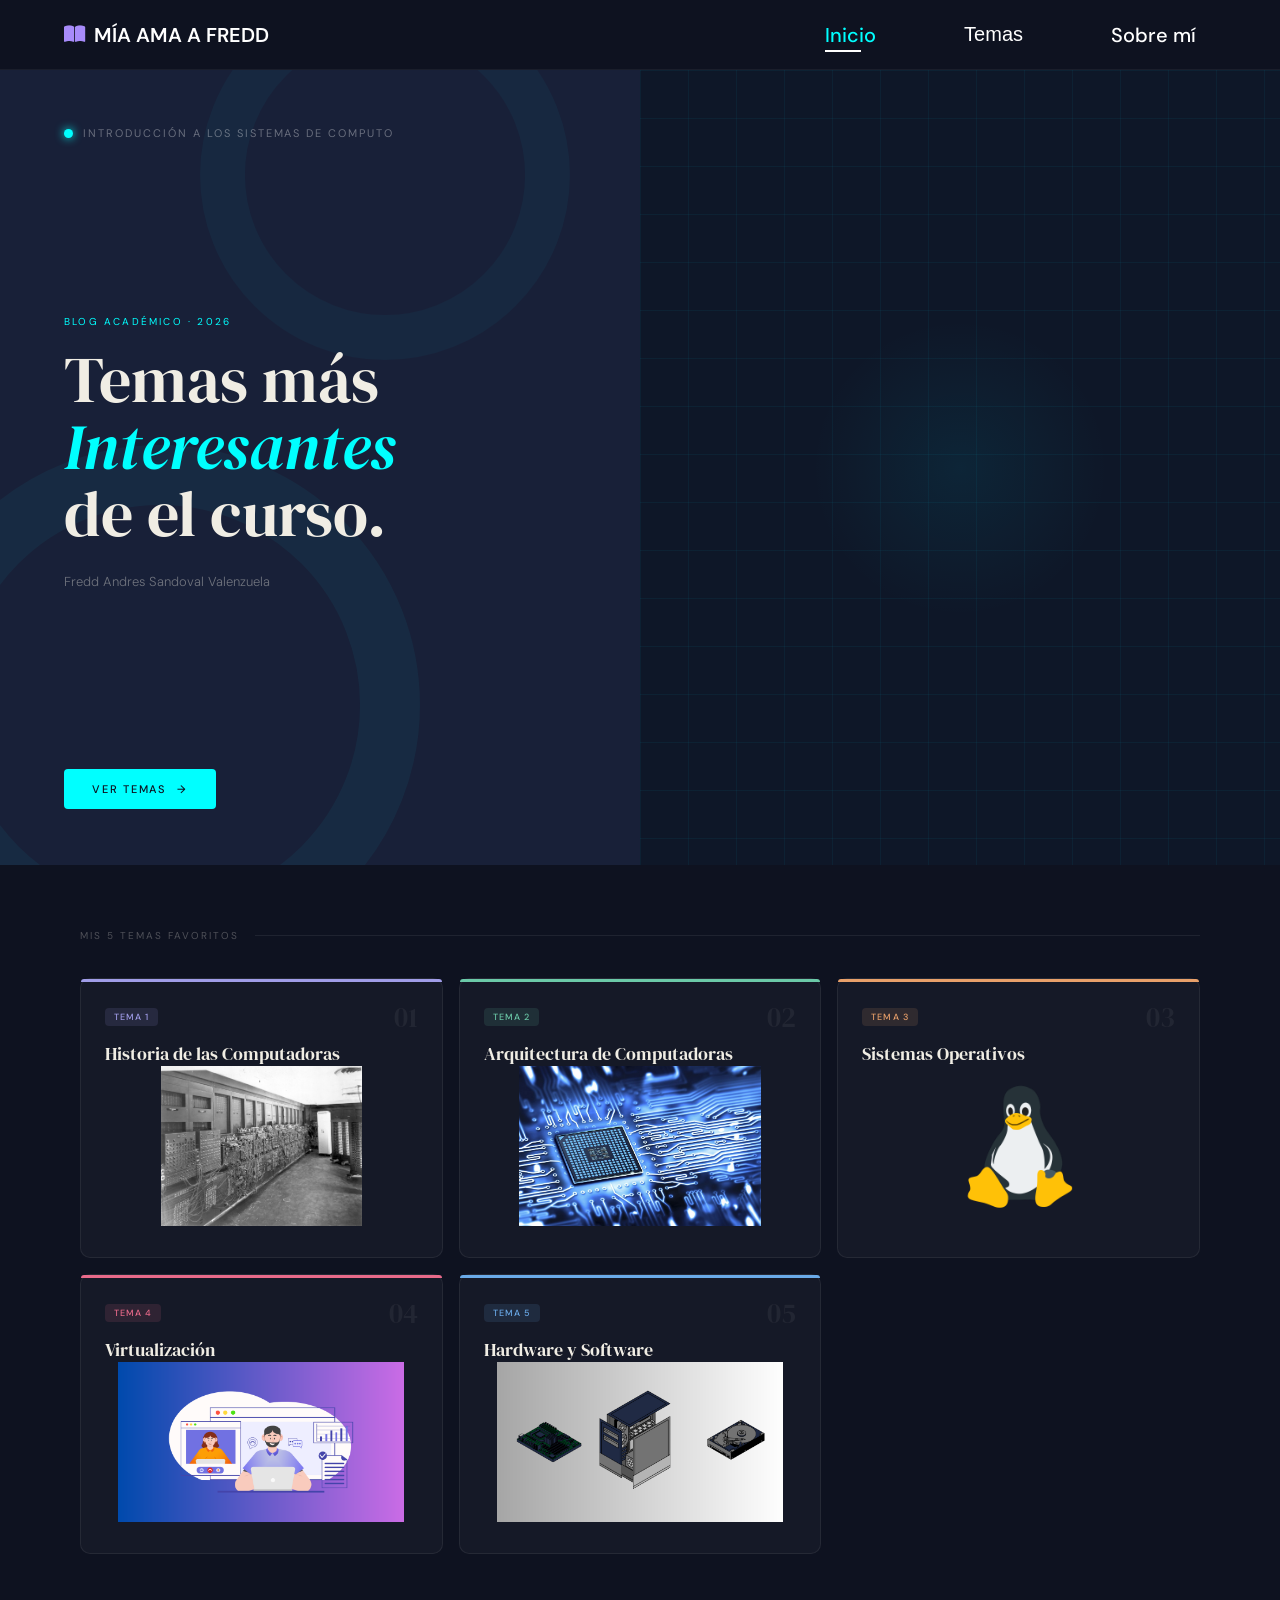
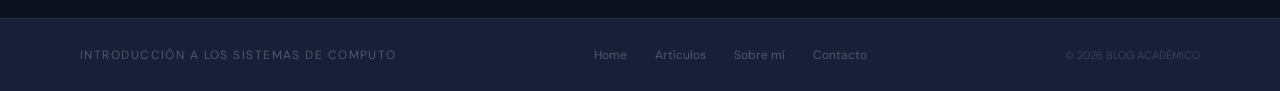
==== commit 1d26271e: "feat: Se implementa dropdown menu" ====
--- a/index.html
+++ b/index.html
@@ -33,9 +33,18 @@
 
             <ul id="nevbar" class="nav-menu">
                 <li><a href="#" class="nav-link active">Inicio</a></li>
-                <li><a href="#" class="nav-link">Artículos</a></li>
+                <li class="nav-link dropdown">
+                    <button class="dropbtn">Temas</button>
+                    <ul class="dropdown-content nav-link">
+                        <li classname="nav-link"><a href="#">Historia de las Computadoras</a></li>
+                        <li classname="nav-link"><a href="#">Arquitectura de Computadoras</a></li>
+                        <li classname="nav-link"><a href="#">Sistemas Operativos</a></li>
+                        <li classname="nav-link"><a href="#">Virtualización</a></li>
+                        <li classname="nav-link"><a href="#">Hardware y Software</a></li>
+                    </ul>
+                </li>
                 <li><a href="#" class="nav-link">Sobre mí</a></li>
-                <li><a href="#" class="nav-link">Contacto</a></li>
+
             </ul>
         </div>
     </nav>
@@ -105,7 +114,9 @@
 
                         <div class="card-back">
                             <div class="post-accent accent-purple"></div>
-                            <p>La computadora con el paso de los años ha ido evolucionando de monumentales máquinas a dispositivos inteligentes esenciales para la humanidad. A continuación, se presenta su historia, generaciones y la actualidad.</p>
+                            <p>La computadora con el paso de los años ha ido evolucionando de monumentales máquinas a
+                                dispositivos inteligentes esenciales para la humanidad. A continuación, se presenta su
+                                historia, generaciones y la actualidad.</p>
                             <span class="post-link">Leer artículo →</span>
                         </div>
                     </div>
@@ -131,7 +142,9 @@
 
                         <div class="card-back">
                             <div class="post-accent accent-teal"></div>
-                            <p>La arquitectura de las computadoras define su estructura y comportamiento fundamental. A continuación, se presenta una visión general de los componentes principales y su funcionamiento.</p>
+                            <p>La arquitectura de las computadoras define su estructura y comportamiento fundamental. A
+                                continuación, se presenta una visión general de los componentes principales y su
+                                funcionamiento.</p>
                             <span class="post-link">Leer artículo →</span>
                         </div>
                     </div>
@@ -157,7 +170,8 @@
 
                         <div class="card-back">
                             <div class="post-accent accent-orange"></div>
-                            <p>Los sistemas operativos son el software fundamental que gestiona los recursos de una computadora y proporciona una interfaz para la ejecución de aplicaciones.</p>
+                            <p>Los sistemas operativos son el software fundamental que gestiona los recursos de una
+                                computadora y proporciona una interfaz para la ejecución de aplicaciones.</p>
                             <span class="post-link">Leer artículo →</span>
                         </div>
                     </div>
@@ -183,7 +197,8 @@
 
                         <div class="card-back">
                             <div class="post-accent accent-pink"></div>
-                            <p>La virtualización es una tecnología que permite crear múltiples entornos virtuales en un solo sistema físico, optimizando el uso de los recursos.</p>
+                            <p>La virtualización es una tecnología que permite crear múltiples entornos virtuales en un
+                                solo sistema físico, optimizando el uso de los recursos.</p>
                             <span class="post-link">Leer artículo →</span>
                         </div>
                     </div>
@@ -209,7 +224,8 @@
 
                         <div class="card-back">
                             <div class="post-accent accent-blue"></div>
-                            <p>El hardware son los componentes físicos de una computadora, mientras que el software son los programas y aplicaciones que permiten su funcionamiento.</p>
+                            <p>El hardware son los componentes físicos de una computadora, mientras que el software son
+                                los programas y aplicaciones que permiten su funcionamiento.</p>
                             <span class="post-link">Leer artículo →</span>
                         </div>
                     </div>
--- a/styles/style.css
+++ b/styles/style.css
@@ -155,6 +155,58 @@
     background-color: #ffffff;
     transition: all 0.3s ease-in-out;
     border-radius: 2px;
+}
+
+
+.dropbtn {
+    background-color: transparent;
+    color: white;
+    padding: 16px;
+    border: none;
+    text-decoration: none;
+    font-size: 20px;
+    font-weight: 500;
+    color: white;
+    transition: color 0.15s ease;
+}
+
+
+.dropdown {
+    position: relative;
+    display: inline-block;
+}
+
+
+.dropdown-content {
+    display: none;
+    position: absolute;
+    background-color: transparent;
+    min-width: 160px;
+    box-shadow: 0px 8px 16px 0px rgba(0, 0, 0, 0.2);
+    z-index: 1;
+}
+
+
+.dropdown-content a {
+    color: black;
+    padding: 12px 16px;
+    text-decoration: none;
+    display: block;
+}
+
+
+.dropdown-content a:hover {
+    cursor: pointer;
+    background-color: rgba(255, 255, 255, 0.1);
+}
+
+
+.dropdown:hover .dropdown-content {
+    display: block;
+}
+
+.dropdown:hover .dropbtn {
+    background-color: transparent;
 }
 
 /* ---------------------------------------------------------- Main ----------------------------------------------------------- */
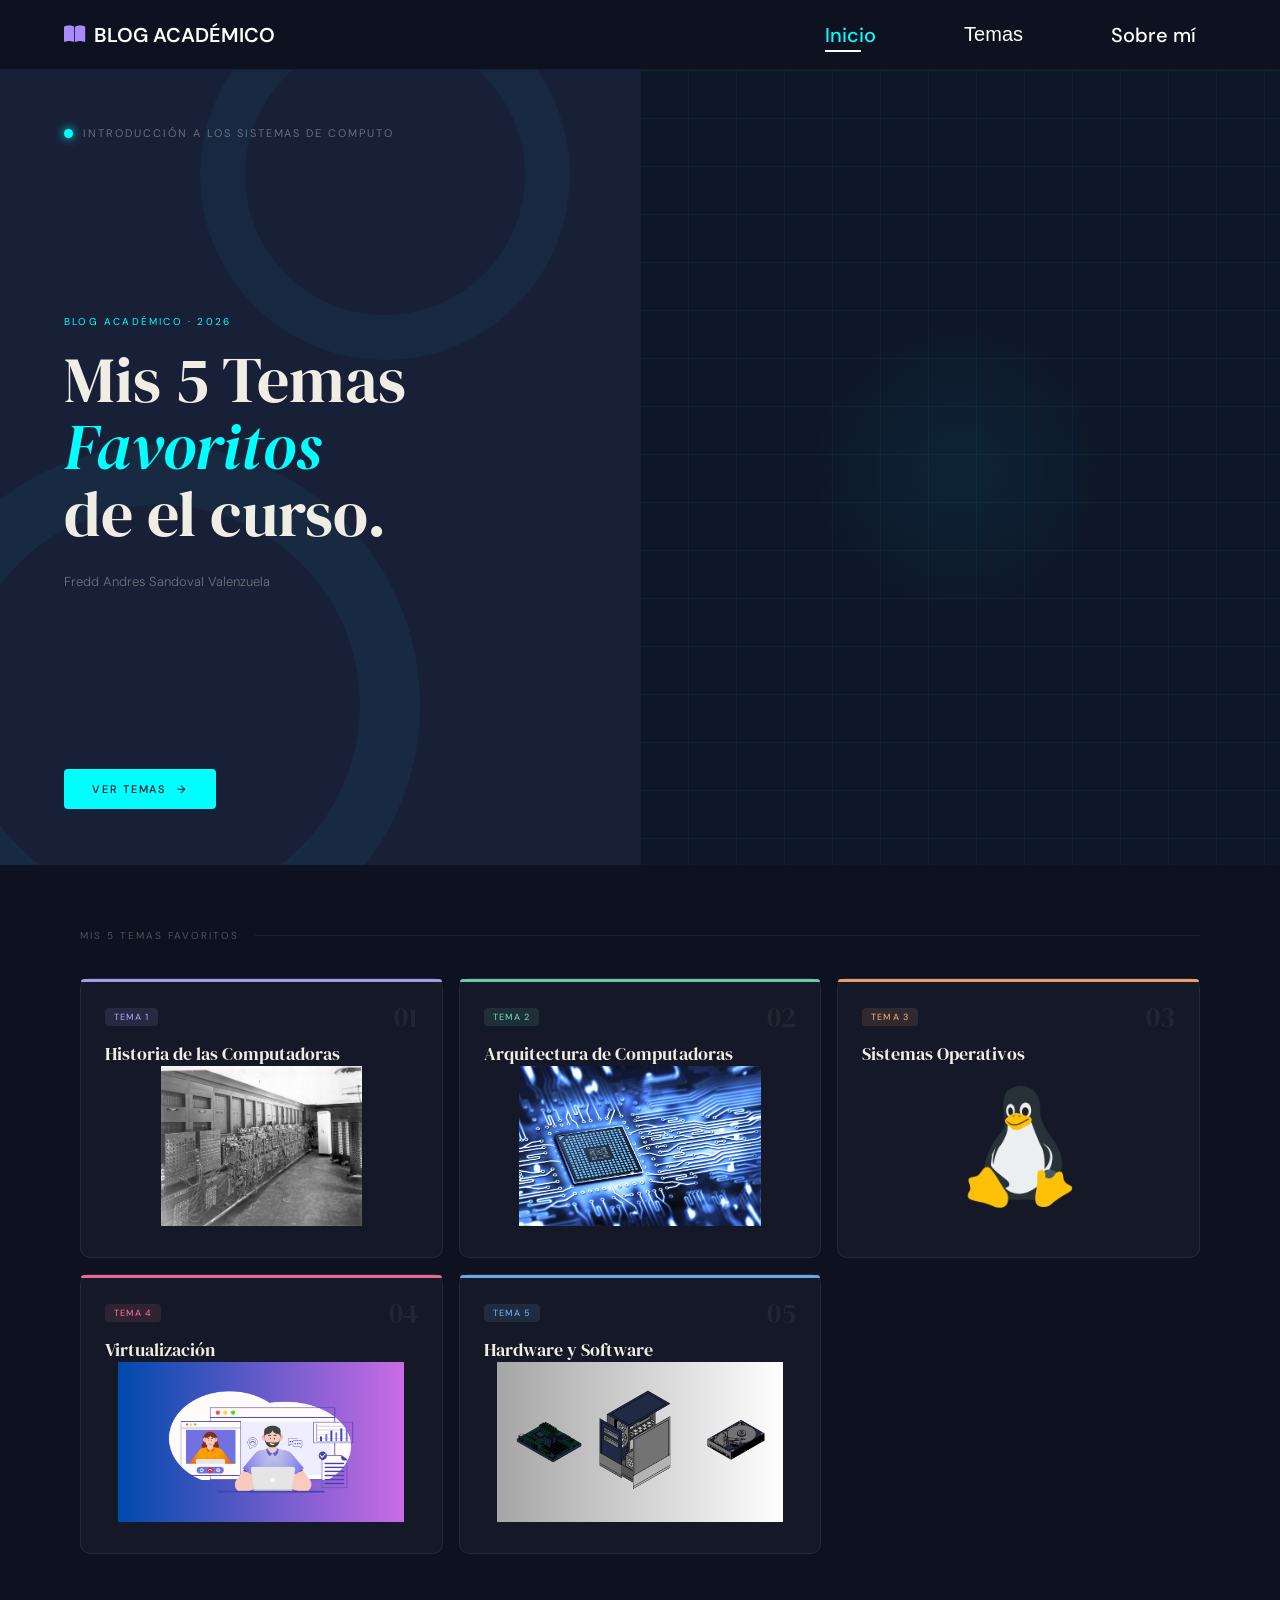
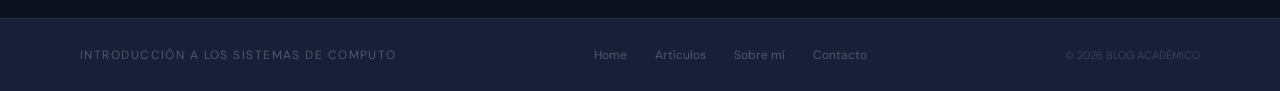
==== commit 37ba1df2: "feat: Se termina el Proyecto Final ISC de Blog Academico." ====
--- a/index.html
+++ b/index.html
@@ -22,7 +22,7 @@
         <div class="nav-container">
 
             <a href="#" class="nav-logo">
-                <i class="fa-solid fa-book-open"></i> MÍA AMA A FREDD
+                <i class="fa-solid fa-book-open"></i> BLOG ACADÉMICO
             </a>
 
             <button class="menu-toggle" id="mobile-menu" aria-label="Abrir menú">
@@ -36,14 +36,14 @@
                 <li class="nav-link dropdown">
                     <button class="dropbtn">Temas</button>
                     <ul class="dropdown-content nav-link">
-                        <li classname="nav-link"><a href="#">Historia de las Computadoras</a></li>
-                        <li classname="nav-link"><a href="#">Arquitectura de Computadoras</a></li>
-                        <li classname="nav-link"><a href="#">Sistemas Operativos</a></li>
-                        <li classname="nav-link"><a href="#">Virtualización</a></li>
-                        <li classname="nav-link"><a href="#">Hardware y Software</a></li>
+                        <li classname="nav-link"><a href="pages/Tema1.html">Historia de las Computadoras</a></li>
+                        <li classname="nav-link"><a href="pages/Tema2.html">Arquitectura de Computadoras</a></li>
+                        <li classname="nav-link"><a href="pages/Tema3.html">Sistemas Operativos</a></li>
+                        <li classname="nav-link"><a href="pages/Tema4.html">Virtualización</a></li>
+                        <li classname="nav-link"><a href="pages/Tema5.html">Hardware y Software</a></li>
                     </ul>
                 </li>
-                <li><a href="#" class="nav-link">Sobre mí</a></li>
+                <li><a href="pages/SobreMi.html" classname="nav-link">Sobre mí</a></li>
 
             </ul>
         </div>
@@ -52,7 +52,7 @@
     <!-- ---------------------------------------------------- HERO ---------------------------------------------------------- -->
     <section class="hero">
 
-        <!-- lado izquierdo -->
+
         <div class="hero-left">
             <div class="hero-logo-area">
                 <div class="hero-logo-dot"></div>
@@ -62,8 +62,8 @@
             <div class="hero-headline">
                 <p class="hero-eyebrow">BLOG ACADÉMICO · 2026</p>
                 <h1 class="hero-title">
-                    Temas más<br>
-                    <em>Interesantes</em><br>
+                    Mis  5 Temas<br>
+                    <em>Favoritos</em><br>
                     de el curso.
                 </h1>
                 <p class="hero-desc">
@@ -79,7 +79,7 @@
             </div>
         </div>
 
-        <!-- lado derecho -->
+
         <div class="hero-right">
         </div>
 
@@ -95,7 +95,7 @@
 
         <div class="blog">
 
-            <a href="#" class="blog-post apear">
+            <a href="pages/Tema1.html" class="blog-post apear">
                 <div class="card">
                     <div class="card-container">
                         <div class="card-front">
@@ -123,7 +123,7 @@
                 </div>
             </a>
 
-            <a href="#" class="blog-post apear">
+            <a href="pages/Tema2.html" class="blog-post apear">
                 <div class="card">
                     <div class="card-container">
                         <div class="card-front">
@@ -151,7 +151,7 @@
                 </div>
             </a>
 
-            <a href="#" class="blog-post apear">
+            <a href="pages/Tema3.html" class="blog-post apear">
                 <div class="card">
                     <div class="card-container">
                         <div class="card-front">
@@ -178,7 +178,7 @@
                 </div>
             </a>
 
-            <a href="#" class="blog-post apear">
+            <a href="pages/Tema4.html" class="blog-post apear">
                 <div class="card">
                     <div class="card-container">
                         <div class="card-front">
@@ -205,7 +205,7 @@
                 </div>
             </a>
 
-            <a href="#" class="blog-post apear">
+            <a href="pages/Tema5.html" class="blog-post apear">
                 <div class="card">
                     <div class="card-container">
                         <div class="card-front">
--- a/styles/style.css
+++ b/styles/style.css
@@ -215,13 +215,12 @@
     display: grid;
     grid-template-columns: 1fr 1fr;
     min-height: calc(100vh - 105px);
-    /* llena la pantalla menos el navbar */
     background-color: #182038;
     position: relative;
     overflow: hidden;
 }
 
-/* ---- fondo decorativo (círculos) ---- */
+
 .hero::before {
     content: "";
     position: absolute;
@@ -248,7 +247,7 @@
     z-index: 0;
 }
 
-/* ---- lado izquierdo ---- */
+
 .hero-left {
     padding: 56px 64px;
     display: flex;
@@ -353,7 +352,7 @@
     color: rgba(255, 255, 255, 0.18);
 }
 
-/* ---- lado derecho ---- */
+
 .hero-right {
     background-color: #0e1728;
     position: relative;
@@ -364,7 +363,7 @@
     padding: 40px;
 }
 
-/* cuadrícula tipo circuito */
+
 .hero-right::before {
     content: "";
     position: absolute;
@@ -375,7 +374,7 @@
     background-size: 48px 48px;
 }
 
-/* resplandor central */
+
 .hero-right::after {
     content: "";
     position: absolute;
@@ -473,6 +472,223 @@
     color: rgba(255, 255, 255, 0.18);
 }
 
+/* ------------------------------------------------------- Artículo ---------------------------------------------------------- */
+
+.article-container {
+    max-width: 900px;
+    margin: 0 auto;
+    padding: 60px 24px;
+    background-color: #0e1220;
+}
+
+
+.article-header {
+    margin-bottom: 50px;
+    text-align: left;
+}
+
+.article-meta {
+    display: flex;
+    gap: 20px;
+    color: #a4a6b0;
+    font-size: 0.9rem;
+    margin-bottom: 12px;
+}
+
+.article-meta i {
+    color: #a78bfa;
+    /* Detalle morado de tu paleta */
+    margin-right: 6px;
+}
+
+.article-title {
+    color: #ffffff;
+    font-size: 2.5rem;
+    font-weight: 700;
+    margin: 0;
+}
+
+.title-underline {
+    width: 60px;
+    height: 4px;
+    background: linear-gradient(90deg, #a78bfa, #818cf8);
+    margin-top: 16px;
+    border-radius: 2px;
+}
+
+
+.concept-flow {
+    display: flex;
+    flex-direction: column;
+    position: relative;
+}
+
+.flow-step {
+    display: flex;
+    gap: 32px;
+    position: relative;
+}
+
+
+.flow-indicator {
+    display: flex;
+    flex-direction: column;
+    align-items: center;
+    position: relative;
+}
+
+.indicator-line {
+    width: 2px;
+    height: 100%;
+    background: linear-gradient(180deg, rgba(167, 139, 250, 0.3) 0%, rgba(14, 18, 32, 0) 100%);
+    position: absolute;
+    top: 0;
+    z-index: 1;
+}
+
+
+.flow-step:last-child .indicator-line {
+    height: 40px;
+}
+
+.indicator-node {
+    width: 44px;
+    height: 44px;
+    background-color: #161b30;
+    border: 2px solid #a78bfa;
+    border-radius: 50%;
+    display: flex;
+    align-items: center;
+    justify-content: center;
+    color: #a78bfa;
+    font-size: 1.1rem;
+    z-index: 2;
+    box-shadow: 0 0 15px rgba(167, 139, 250, 0.2);
+    transition: all 0.3s ease;
+}
+
+
+.flow-card {
+    flex: 1;
+    background: rgba(255, 255, 255, 0.02);
+    border: 1px solid rgba(255, 255, 255, 0.05);
+    border-radius: 16px;
+    padding: 32px;
+    margin-bottom: 40px;
+    transition: transform 0.3s ease, border-color 0.3s ease;
+}
+
+.flow-step:hover .indicator-node {
+    background-color: #a78bfa;
+    color: #161b30;
+    box-shadow: 0 0 20px rgba(167, 139, 250, 0.5);
+}
+
+.flow-step:hover .flow-card {
+    border-color: rgba(167, 139, 250, 0.2);
+    transform: translateX(5px);
+}
+
+.card-subtitle {
+    color: #ffffff;
+    font-size: 1.35rem;
+    font-weight: 600;
+    margin-top: 0;
+    margin-bottom: 16px;
+}
+
+.card-text {
+    color: #a4a6b0;
+    line-height: 1.7;
+    font-size: 1.05rem;
+    margin: 0;
+}
+
+
+.interactive-box {
+    background-color: rgba(167, 139, 250, 0.03);
+    border-left: 3px solid #818cf8;
+    padding: 16px 20px;
+    border-radius: 0 12px 12px 0;
+}
+
+
+.reflection-card {
+    background: linear-gradient(145deg, rgba(255, 255, 255, 0.02) 0%, rgba(167, 139, 250, 0.01) 100%);
+}
+
+.reflection-sub {
+    margin-bottom: 24px;
+}
+
+.reflection-sub:last-child {
+    margin-bottom: 0;
+}
+
+.reflection-sub h3 {
+    color: #818cf8;
+    
+    font-size: 1.1rem;
+    font-weight: 500;
+    margin-top: 0;
+    margin-bottom: 8px;
+}
+
+.article-collage-grid {
+    display: grid;
+    grid-template-columns: repeat(3, 1fr);
+    grid-auto-rows: 140px;
+    gap: 12px;
+    width: 100%;
+}
+
+.article-collage-item {
+    position: relative;
+    overflow: hidden;
+    border-radius: 6px;
+    border: 0.5px solid rgba(255, 255, 255, 0.08);
+    background-color: rgba(255, 255, 255, 0.01);
+}
+
+
+.article-collage-item.item-large {
+    grid-column: span 2;
+    grid-row: span 2;
+}
+
+.article-collage-item.item-wide {
+    grid-column: span 2;
+}
+
+.article-collage-item img {
+    width: 100%;
+    height: 100%;
+    object-fit: cover;
+    filter: grayscale(15%) brightness(85%);
+    transition: transform 0.4s cubic-bezier(0.25, 0.46, 0.45, 0.94), filter 0.3s;
+}
+
+
+.article-collage-item:hover img {
+    transform: scale(1.04);
+    filter: grayscale(0%) brightness(100%);
+}
+
+
+@media (max-width: 768px) {
+    .article-collage-grid {
+        grid-template-columns: 1fr;
+        grid-auto-rows: 180px;
+        gap: 10px;
+    }
+
+    .article-collage-item.item-large,
+    .article-collage-item.item-wide {
+        grid-column: span 1;
+        grid-row: span 1;
+    }
+}
+
 /*----------------------------------------------------------- Tarjetas ------------------------------------------------------- */
 .main {
     background-color: #0e1220;
@@ -508,7 +724,7 @@
     grid-template-columns: repeat(auto-fill, minmax(280px, 1fr));
     gap: 16px;
     width: 100%;
-    /* Ocupa todo el ancho disponible */
+   
     perspective: 1000px;
 }
 
@@ -552,7 +768,7 @@
     height: 100%;
     -webkit-backface-visibility: hidden;
     backface-visibility: hidden;
-    /* Trasladamos los estilos de padding, fondo y bordes directamente a las caras */
+    
     background: rgba(255, 255, 255, 0.03);
     border: 0.5px solid rgba(255, 255, 255, 0.07);
     border-radius: 10px;
@@ -560,14 +776,14 @@
     display: flex;
     flex-direction: column;
     justify-content: space-between;
-    /* Alinea el contenido arriba y abajo de forma limpia */
+    
     text-align: left;
 }
 
 .card-back {
     transform: rotateY(180deg);
     background: rgba(255, 255, 255, 0.05);
-    /* Un fondo ligeramente distinto para la trasera */
+    
 }
 
 .card-top {
@@ -695,7 +911,119 @@
 .blog-post:hover .post-link {
     opacity: 1;
 }
-
+.about-section-vertical {
+    padding: 32px 0;
+    width: 100%;
+}
+
+.about-vertical-container {
+    display: flex;
+    flex-direction: column;
+    align-items: center;
+   
+    gap: 32px;
+    margin-top: 36px;
+    max-width: 750px;
+
+    margin-left: auto;
+    margin-right: auto;
+}
+
+
+.about-profile-header {
+    display: flex;
+    flex-direction: column;
+    align-items: center;
+    text-align: center;
+    gap: 14px;
+    width: 100%;
+}
+
+
+.profile-photo-wrapper {
+    position: relative;
+    width: 150px;
+    height: 150px;
+    border-radius: 50%;
+    padding: 4px;
+    
+    background: rgba(255, 255, 255, 0.03);
+    border: 1px solid rgba(255, 255, 255, 0.08);
+    display: flex;
+    align-items: center;
+    justify-content: center;
+    overflow: hidden;
+}
+
+
+.profile-photo {
+    width: 100%;
+    height: 100%;
+    object-fit: cover;
+    border-radius: 50%;
+}
+
+.profile-name-vertical {
+    font-family: 'DM Serif Display', serif;
+    font-size: 28px;
+    font-weight: 400;
+    color: #f0ede4;
+    margin-top: 8px;
+}
+
+.profile-role-vertical {
+    font-size: 14px;
+    color: cyan;
+    font-weight: 400;
+    margin-top: -6px;
+    letter-spacing: 0.05em;
+}
+
+.profile-skills-vertical {
+    display: flex;
+    gap: 8px;
+    justify-content: center;
+    margin-top: 4px;
+}
+
+.about-content-vertical {
+    display: flex;
+    flex-direction: column;
+    gap: 20px;
+    text-align: center;
+   
+    width: 100%;
+}
+
+.about-text-lead-vertical {
+    font-size: 19px;
+    font-weight: 400;
+    line-height: 1.6;
+    color: #f0ede4;
+}
+
+.about-text-lead-vertical em {
+    font-style: italic;
+    color: cyan;
+}
+
+.about-text-vertical {
+    font-size: 14.5px;
+    font-weight: 300;
+    line-height: 1.8;
+    color: rgba(228, 226, 217, 0.6);
+}
+
+@media (max-width: 768px) {
+    .about-vertical-container {
+        padding: 0 16px;
+        gap: 24px;
+    }
+
+    .about-text-lead-vertical {
+        font-size: 17px;
+    }
+}
 /* --------------------------------------------------- FOOTER ---------------------------------------------------------------- */
 .footer {
     background-color: #182038;
@@ -811,27 +1139,27 @@
 @media screen and (max-width: 812px) {
     .menu-toggle {
         display: flex;
-        /* Mostramos la hamburguesa */
+        
     }
 
     .nav-menu {
         position: fixed;
         top: 70px;
-        /* Justo debajo del navbar */
+       
         left: -100%;
-        /* Escondido por defecto a la izquierda */
+      
         flex-direction: column;
         background-color: #0e1220;
         width: 100%;
         height: calc(100vh - 70px);
-        /* Ocupa el resto de la pantalla */
+       
         gap: 0;
         transition: left 0.4s cubic-bezier(0.4, 0, 0.2, 1);
         padding: 40px 0;
         border-top: 1px solid rgba(255, 255, 255, 0.05);
     }
 
-    /* Clase que activará JavaScript para mostrar el menú */
+    /
     .nav-menu.active {
         left: 0;
     }
@@ -848,7 +1176,7 @@
         width: 100%;
     }
 
-    /* Animación del botón Hamburguesa -> "X" al abrirse */
+   
     .menu-toggle.is-active .bar:nth-child(2) {
         opacity: 0;
     }
@@ -860,4 +1188,23 @@
     .menu-toggle.is-active .bar:nth-child(3) {
         transform: translateY(-8.5px) rotate(-45deg);
     }
-}+}
+@media screen and (max-width: 600px) {
+    .flow-step {
+        gap: 16px;
+    }
+
+    .indicator-node {
+        width: 36px;
+        height: 36px;
+        font-size: 0.9rem;
+    }
+
+    .flow-card {
+        padding: 20px;
+    }
+
+    .article-title {
+        font-size: 2rem;
+    }
+}
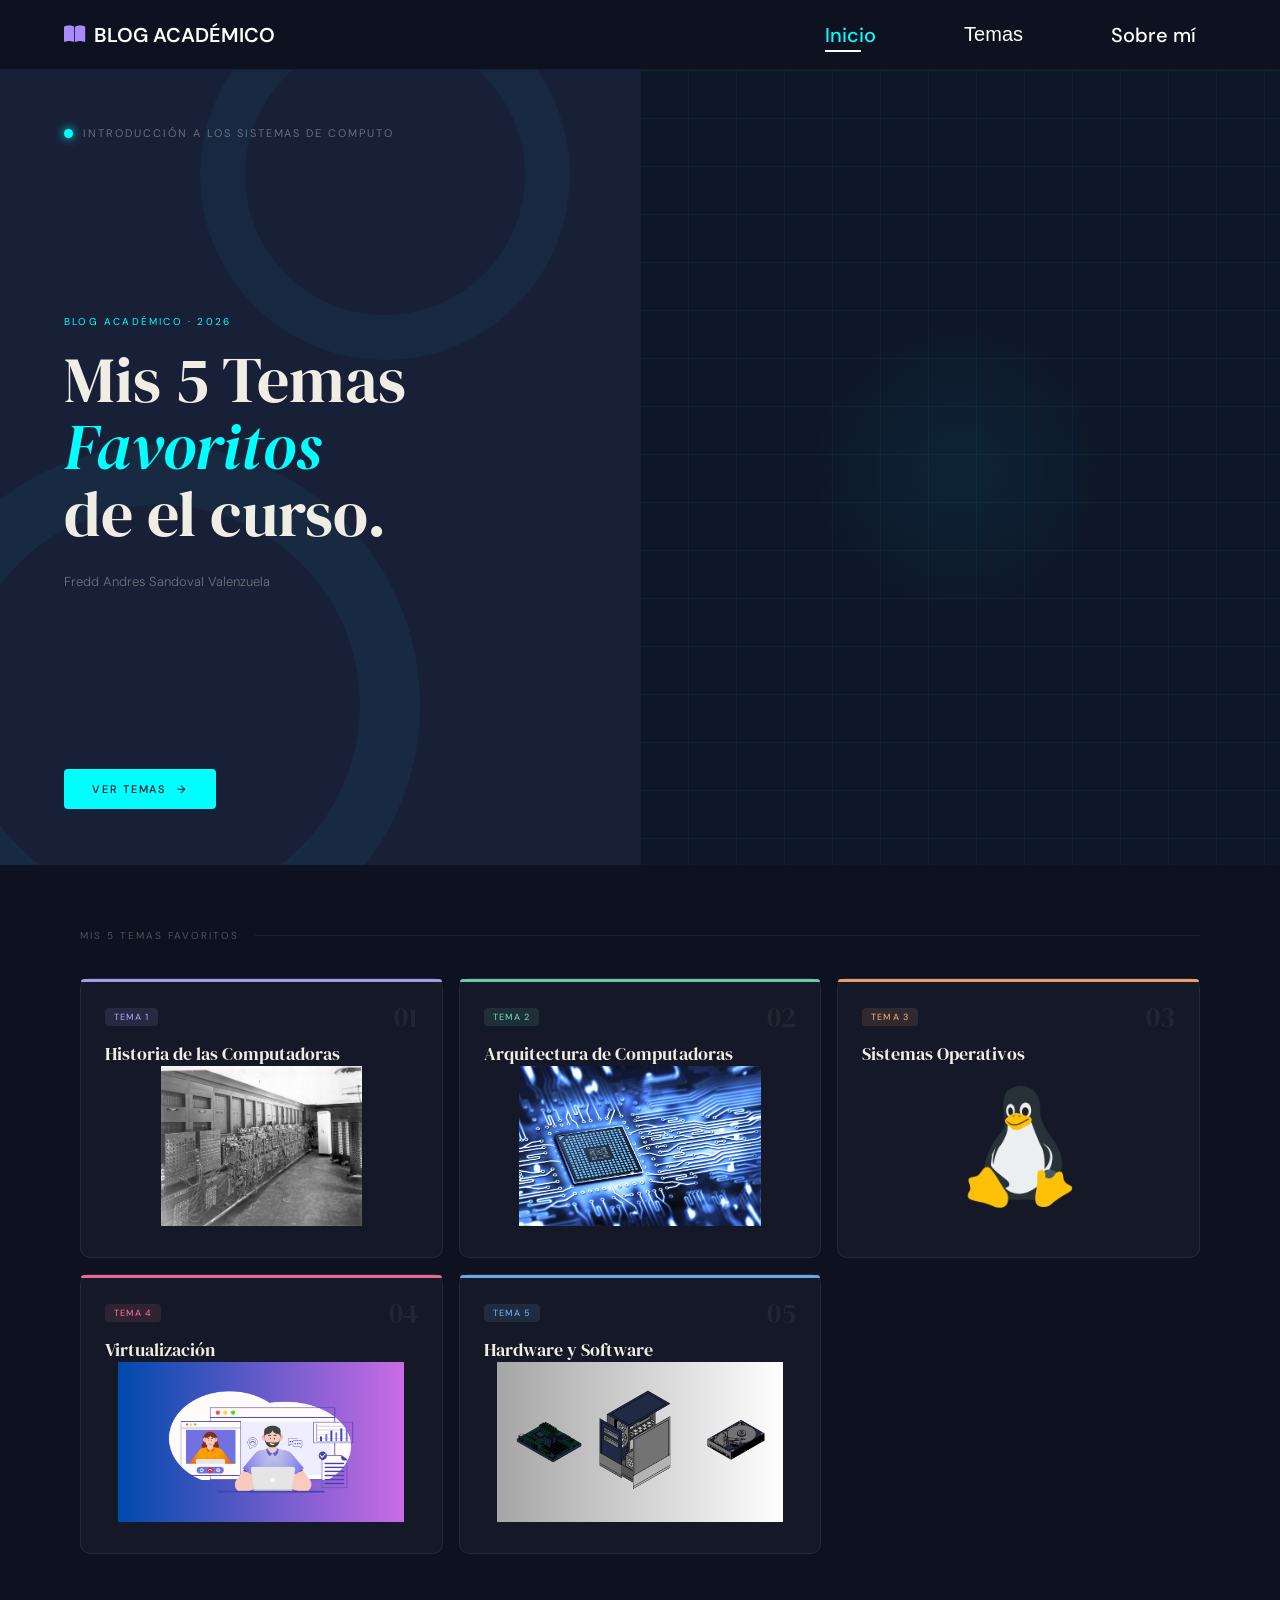
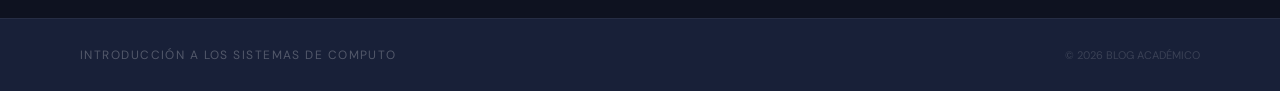
==== commit 871a94e4: "fix: Se arregla bug con navbar en disposotivos moviles." ====
--- a/index.html
+++ b/index.html
@@ -62,7 +62,7 @@
             <div class="hero-headline">
                 <p class="hero-eyebrow">BLOG ACADÉMICO · 2026</p>
                 <h1 class="hero-title">
-                    Mis  5 Temas<br>
+                    Mis 5 Temas<br>
                     <em>Favoritos</em><br>
                     de el curso.
                 </h1>
@@ -239,10 +239,7 @@
     <footer class="footer">
         <span class="footer-brand">Introducción a los Sistemas de Computo</span>
         <div class="footer-links">
-            <a href="">Home</a>
-            <a href="">Artículos</a>
-            <a href="">Sobre mí</a>
-            <a href="">Contacto</a>
+
         </div>
         <span class="footer-copy">© 2026 BLOG ACADÉMICO</span>
     </footer>
@@ -251,6 +248,8 @@
     <script>
         const menu = document.querySelector('#mobile-menu');
         const menuLinks = document.querySelector('.nav-menu');
+        const dropbtn = document.querySelector('.dropbtn');
+        const dropdown = document.querySelector('.dropdown');
 
         menu.addEventListener('click', function () {
             menu.classList.toggle('is-active');
@@ -261,6 +260,14 @@
             menu.classList.remove('is-active');
             menuLinks.classList.remove('active');
         }));
+
+        dropbtn.addEventListener('click', function (e) {
+            if (window.innerWidth <= 768) {
+                e.preventDefault();
+                e.stopPropagation();
+                dropdown.classList.toggle('open');
+            }
+        });
     </script>
 </body>
 
--- a/styles/style.css
+++ b/styles/style.css
@@ -176,33 +176,31 @@
     display: inline-block;
 }
 
-
 .dropdown-content {
     display: none;
     position: absolute;
-    background-color: transparent;
+    background-color: #202A44;
     min-width: 160px;
     box-shadow: 0px 8px 16px 0px rgba(0, 0, 0, 0.2);
     z-index: 1;
 }
 
-
 .dropdown-content a {
-    color: black;
+    color: white;
     padding: 12px 16px;
     text-decoration: none;
     display: block;
 }
 
-
 .dropdown-content a:hover {
     cursor: pointer;
     background-color: rgba(255, 255, 255, 0.1);
 }
 
-
-.dropdown:hover .dropdown-content {
-    display: block;
+@media screen and (min-width: 813px) {
+    .dropdown:hover .dropdown-content {
+        display: block;
+    }
 }
 
 .dropdown:hover .dropbtn {
@@ -219,7 +217,6 @@
     position: relative;
     overflow: hidden;
 }
-
 
 .hero::before {
     content: "";
@@ -627,7 +624,7 @@
 
 .reflection-sub h3 {
     color: #818cf8;
-    
+
     font-size: 1.1rem;
     font-weight: 500;
     margin-top: 0;
@@ -724,7 +721,7 @@
     grid-template-columns: repeat(auto-fill, minmax(280px, 1fr));
     gap: 16px;
     width: 100%;
-   
+
     perspective: 1000px;
 }
 
@@ -768,7 +765,7 @@
     height: 100%;
     -webkit-backface-visibility: hidden;
     backface-visibility: hidden;
-    
+
     background: rgba(255, 255, 255, 0.03);
     border: 0.5px solid rgba(255, 255, 255, 0.07);
     border-radius: 10px;
@@ -776,14 +773,14 @@
     display: flex;
     flex-direction: column;
     justify-content: space-between;
-    
+
     text-align: left;
 }
 
 .card-back {
     transform: rotateY(180deg);
     background: rgba(255, 255, 255, 0.05);
-    
+
 }
 
 .card-top {
@@ -911,6 +908,7 @@
 .blog-post:hover .post-link {
     opacity: 1;
 }
+
 .about-section-vertical {
     padding: 32px 0;
     width: 100%;
@@ -920,7 +918,7 @@
     display: flex;
     flex-direction: column;
     align-items: center;
-   
+
     gap: 32px;
     margin-top: 36px;
     max-width: 750px;
@@ -946,7 +944,7 @@
     height: 150px;
     border-radius: 50%;
     padding: 4px;
-    
+
     background: rgba(255, 255, 255, 0.03);
     border: 1px solid rgba(255, 255, 255, 0.08);
     display: flex;
@@ -991,7 +989,7 @@
     flex-direction: column;
     gap: 20px;
     text-align: center;
-   
+
     width: 100%;
 }
 
@@ -1024,6 +1022,7 @@
         font-size: 17px;
     }
 }
+
 /* --------------------------------------------------- FOOTER ---------------------------------------------------------------- */
 .footer {
     background-color: #182038;
@@ -1139,27 +1138,22 @@
 @media screen and (max-width: 812px) {
     .menu-toggle {
         display: flex;
-        
     }
 
     .nav-menu {
         position: fixed;
         top: 70px;
-       
         left: -100%;
-      
         flex-direction: column;
         background-color: #0e1220;
         width: 100%;
         height: calc(100vh - 70px);
-       
         gap: 0;
         transition: left 0.4s cubic-bezier(0.4, 0, 0.2, 1);
         padding: 40px 0;
         border-top: 1px solid rgba(255, 255, 255, 0.05);
     }
 
-    /
     .nav-menu.active {
         left: 0;
     }
@@ -1176,7 +1170,6 @@
         width: 100%;
     }
 
-   
     .menu-toggle.is-active .bar:nth-child(2) {
         opacity: 0;
     }
@@ -1187,6 +1180,36 @@
 
     .menu-toggle.is-active .bar:nth-child(3) {
         transform: translateY(-8.5px) rotate(-45deg);
+    }
+
+    .dropdown {
+        width: 100%;
+    }
+
+    .dropbtn {
+        width: 100%;
+        padding: 20px 0;
+        font-size: 1.2rem;
+        font-family: inherit;
+    }
+
+    .dropdown-content {
+        position: relative !important;
+        display: none;
+        min-width: 100%;
+        box-shadow: none;
+        background-color: rgba(255, 255, 255, 0.03);
+    }
+
+    .dropdown-content a {
+        color: #a4a6b0;
+        text-align: center;
+        padding: 15px 0;
+        font-size: 1.1rem;
+    }
+
+    .dropdown.open .dropdown-content {
+        display: block !important;
     }
 }
 @media screen and (max-width: 600px) {
@@ -1207,4 +1230,4 @@
     .article-title {
         font-size: 2rem;
     }
-}
+}
